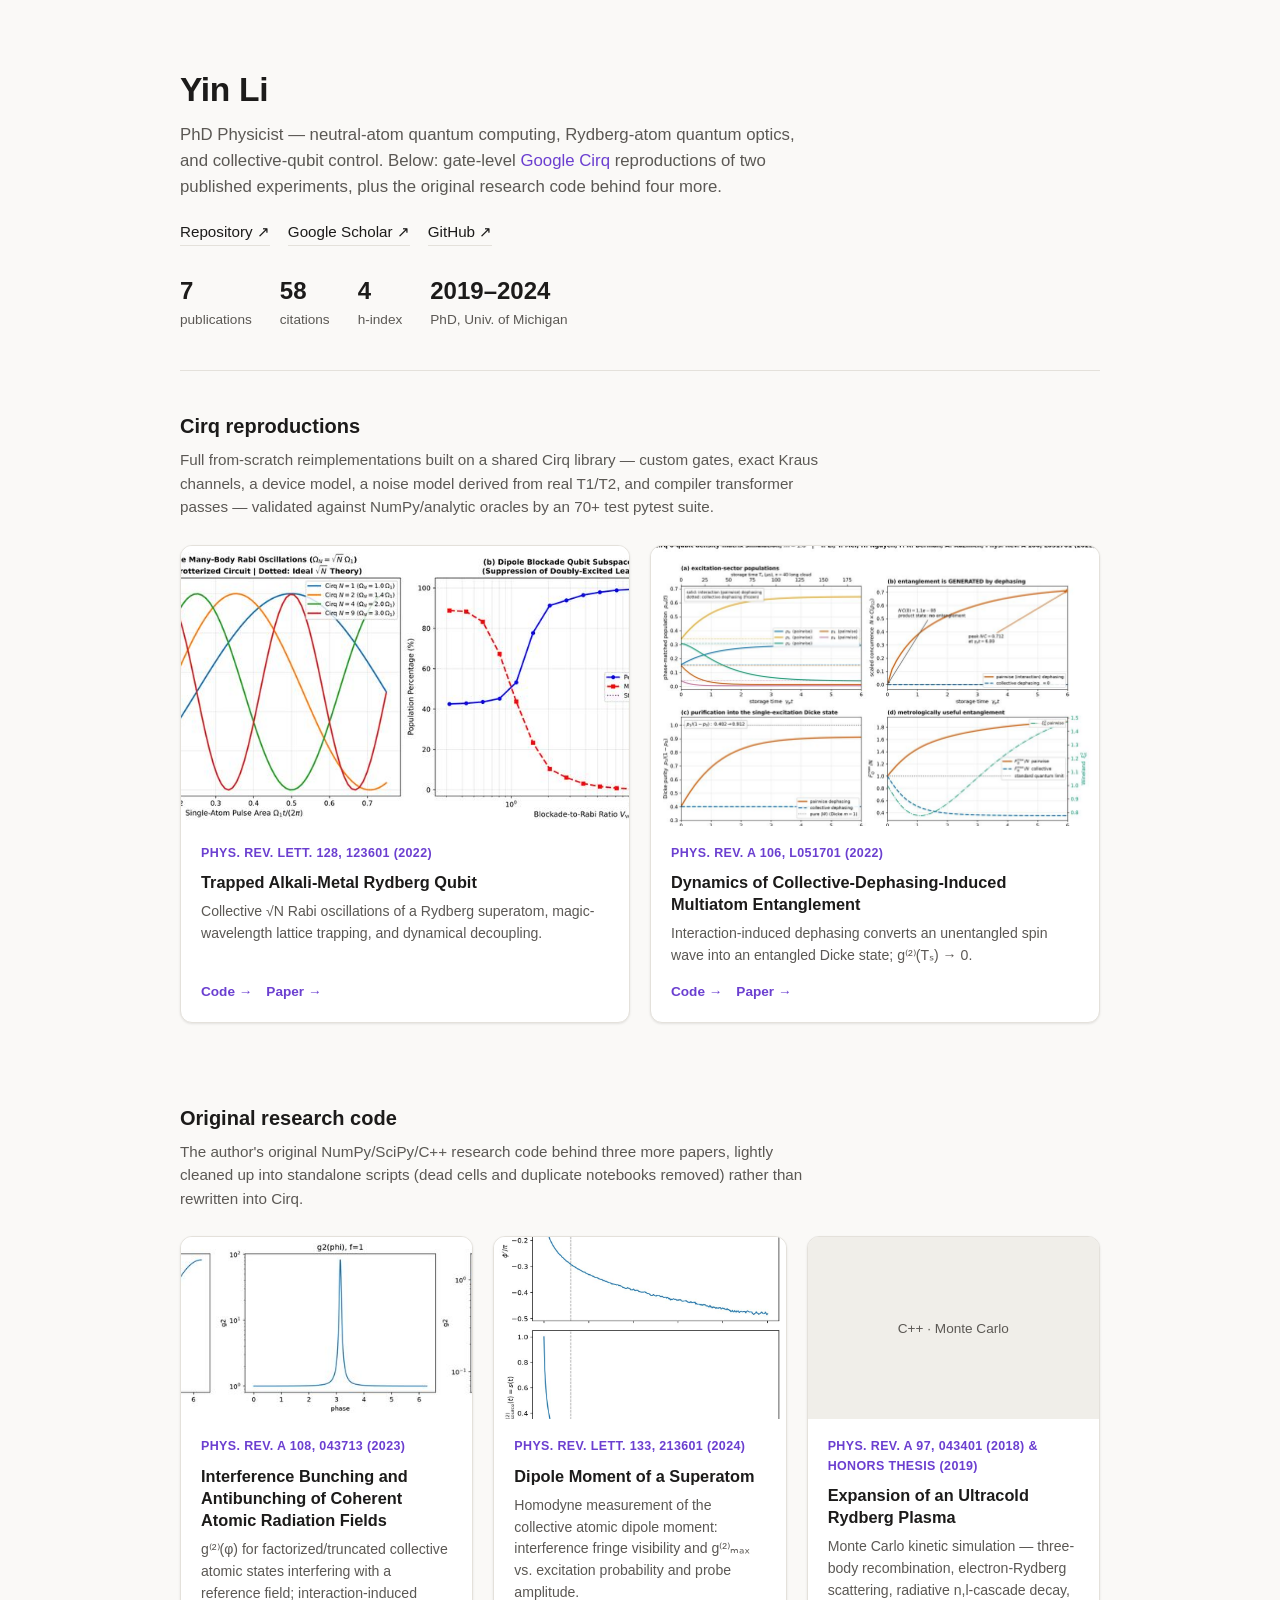
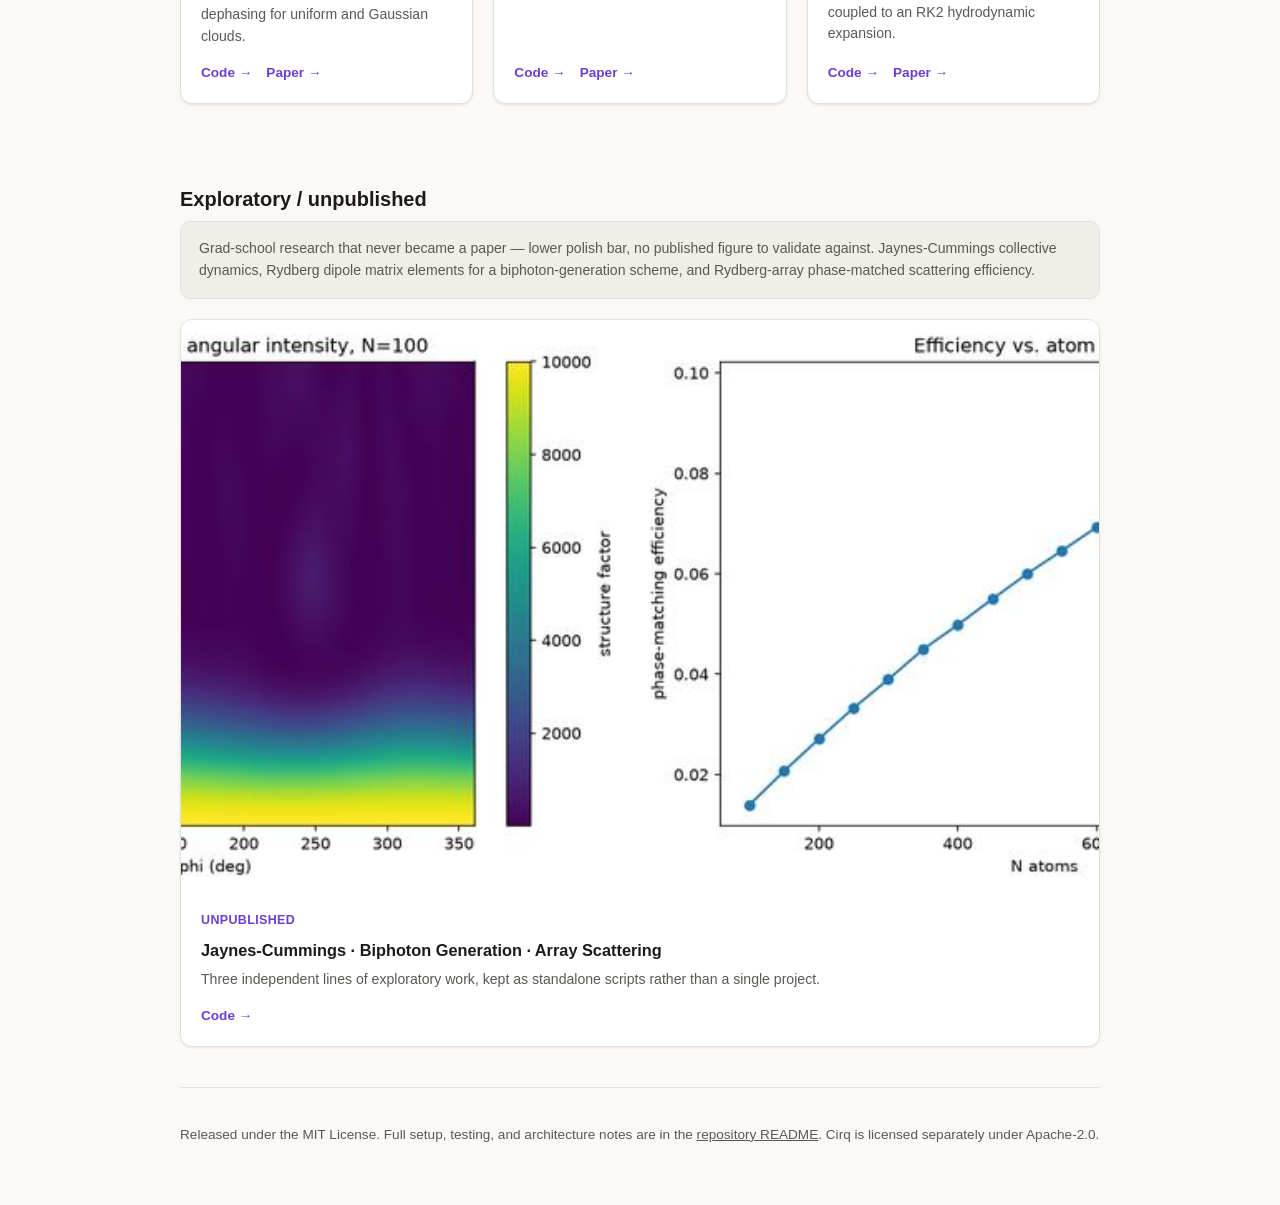
==== docs/index.html @ b7539e72 "Add docs/: GitHub Pages portfolio site Single-page site listing all six papers with links to their c" ====
<!doctype html>
<html lang="en">
<head>
<meta charset="utf-8">
<meta name="viewport" content="width=device-width, initial-scale=1">
<title>Yin Li — Rydberg Atoms in Cirq</title>
<meta name="description" content="Gate-level Cirq reproductions and original research code for six papers on trapped Rydberg atomic ensembles, quantum optics, and collective qubits.">
<style>
  :root{
    --bg:#faf9f7; --bg-alt:#f0eee9; --text:#1c1b1a; --text-dim:#5b5854;
    --accent:#8a4fff; --accent-dim:#6b3fd0; --card:#ffffff; --border:#e4e1db;
    --code:#efeae2; --shadow: 0 1px 3px rgba(0,0,0,.06), 0 1px 2px rgba(0,0,0,.04);
  }
  @media (prefers-color-scheme: dark){
    :root{
      --bg:#131215; --bg-alt:#1b1a1e; --text:#ece9e4; --text-dim:#a29d95;
      --accent:#b18cff; --accent-dim:#c8adff; --card:#1c1b1f; --border:#302e33;
      --code:#232227; --shadow: 0 1px 3px rgba(0,0,0,.5), 0 1px 2px rgba(0,0,0,.3);
    }
  }
  *{box-sizing:border-box;}
  body{
    margin:0; background:var(--bg); color:var(--text);
    font-family: -apple-system, "Segoe UI", Roboto, Helvetica, Arial, sans-serif;
    line-height:1.55;
  }
  a{color:var(--accent-dim); text-decoration:none;}
  a:hover{text-decoration:underline;}
  .wrap{max-width:960px; margin:0 auto; padding:0 20px;}

  header.hero{padding:64px 0 40px; border-bottom:1px solid var(--border);}
  header.hero h1{font-size:2.1rem; margin:0 0 6px; letter-spacing:-0.01em;}
  header.hero p.tagline{font-size:1.05rem; color:var(--text-dim); margin:0 0 20px; max-width:640px;}
  .links{display:flex; flex-wrap:wrap; gap:10px 18px; font-size:.95rem;}
  .links a{color:var(--text); border-bottom:1px solid var(--border); padding-bottom:1px;}
  .links a:hover{color:var(--accent-dim); border-color:var(--accent-dim); text-decoration:none;}
  .stat-row{display:flex; gap:28px; margin-top:26px; flex-wrap:wrap;}
  .stat{font-size:.85rem; color:var(--text-dim);}
  .stat b{display:block; font-size:1.5rem; color:var(--text); font-weight:600;}

  section{padding:40px 0;}
  section h2{font-size:1.25rem; margin:0 0 6px;}
  section p.lede{color:var(--text-dim); margin:0 0 26px; max-width:640px; font-size:.95rem;}

  .grid{display:grid; grid-template-columns:repeat(auto-fit, minmax(280px,1fr)); gap:20px;}
  .card{
    background:var(--card); border:1px solid var(--border); border-radius:12px;
    overflow:hidden; box-shadow:var(--shadow); display:flex; flex-direction:column;
  }
  .card .thumb{width:100%; aspect-ratio:16/10; object-fit:cover; background:var(--bg-alt); display:block;}
  .card .thumb.placeholder{display:flex; align-items:center; justify-content:center; color:var(--text-dim); font-size:.85rem;}
  .card .body{padding:18px 20px 20px; display:flex; flex-direction:column; gap:8px; flex:1;}
  .card .cite{font-size:.78rem; color:var(--accent-dim); font-weight:600; text-transform:uppercase; letter-spacing:.03em;}
  .card h3{font-size:1.02rem; margin:0; line-height:1.35;}
  .card p.desc{font-size:.88rem; color:var(--text-dim); margin:0; flex:1;}
  .card .actions{display:flex; gap:14px; margin-top:6px; font-size:.85rem; font-weight:600;}

  .misc-note{
    background:var(--bg-alt); border:1px solid var(--border); border-radius:10px;
    padding:16px 18px; font-size:.88rem; color:var(--text-dim); margin-bottom:20px;
  }

  footer{padding:36px 0 60px; border-top:1px solid var(--border); color:var(--text-dim); font-size:.85rem;}
  footer a{color:var(--text-dim); text-decoration:underline;}
</style>
</head>
<body>

<div class="wrap">
  <header class="hero">
    <h1>Yin Li</h1>
    <p class="tagline">PhD Physicist — neutral-atom quantum computing, Rydberg-atom quantum optics, and collective-qubit control.
      Below: gate-level <a href="https://quantumai.google/cirq" target="_blank" rel="noopener">Google Cirq</a> reproductions of two
      published experiments, plus the original research code behind four more.</p>
    <div class="links">
      <a href="https://github.com/yinlium/quantum" target="_blank" rel="noopener">Repository ↗</a>
      <a href="https://scholar.google.com/citations?user=H6cr3ZMAAAAJ&amp;hl=en" target="_blank" rel="noopener">Google Scholar ↗</a>
      <a href="https://github.com/yinlium" target="_blank" rel="noopener">GitHub ↗</a>
    </div>
    <div class="stat-row">
      <div class="stat"><b>7</b>publications</div>
      <div class="stat"><b>58</b>citations</div>
      <div class="stat"><b>4</b>h-index</div>
      <div class="stat"><b>2019–2024</b>PhD, Univ. of Michigan</div>
    </div>
  </header>

  <section id="cirq">
    <h2>Cirq reproductions</h2>
    <p class="lede">Full from-scratch reimplementations built on a shared Cirq library — custom gates, exact Kraus
      channels, a device model, a noise model derived from real T1/T2, and compiler transformer passes — validated
      against NumPy/analytic oracles by an 70+ test pytest suite.</p>
    <div class="grid">

      <div class="card">
        <img class="thumb" src="assets/manybody.jpg" alt="Collective Rabi oscillation figure">
        <div class="body">
          <span class="cite">Phys. Rev. Lett. 128, 123601 (2022)</span>
          <h3>Trapped Alkali-Metal Rydberg Qubit</h3>
          <p class="desc">Collective √N Rabi oscillations of a Rydberg superatom, magic-wavelength lattice trapping, and dynamical decoupling.</p>
          <div class="actions">
            <a href="https://github.com/yinlium/quantum/tree/main/manybody" target="_blank" rel="noopener">Code →</a>
            <a href="https://doi.org/10.1103/PhysRevLett.128.123601" target="_blank" rel="noopener">Paper →</a>
          </div>
        </div>
      </div>

      <div class="card">
        <img class="thumb" src="assets/entanglement.jpg" alt="Collective dephasing entanglement figure">
        <div class="body">
          <span class="cite">Phys. Rev. A 106, L051701 (2022)</span>
          <h3>Dynamics of Collective-Dephasing-Induced Multiatom Entanglement</h3>
          <p class="desc">Interaction-induced dephasing converts an unentangled spin wave into an entangled Dicke state; g⁽²⁾(Tₛ) → 0.</p>
          <div class="actions">
            <a href="https://github.com/yinlium/quantum/tree/main/entanglement" target="_blank" rel="noopener">Code →</a>
            <a href="https://doi.org/10.1103/PhysRevA.106.L051701" target="_blank" rel="noopener">Paper →</a>
          </div>
        </div>
      </div>

    </div>
  </section>

  <section id="original">
    <h2>Original research code</h2>
    <p class="lede">The author's original NumPy/SciPy/C++ research code behind three more papers, lightly cleaned up
      into standalone scripts (dead cells and duplicate notebooks removed) rather than rewritten into Cirq.</p>
    <div class="grid">

      <div class="card">
        <img class="thumb" src="assets/interference_bunching.jpg" alt="Interference bunching g2 figure">
        <div class="body">
          <span class="cite">Phys. Rev. A 108, 043713 (2023)</span>
          <h3>Interference Bunching and Antibunching of Coherent Atomic Radiation Fields</h3>
          <p class="desc">g⁽²⁾(φ) for factorized/truncated collective atomic states interfering with a reference field; interaction-induced dephasing for uniform and Gaussian clouds.</p>
          <div class="actions">
            <a href="https://github.com/yinlium/quantum/tree/main/interference_bunching" target="_blank" rel="noopener">Code →</a>
            <a href="https://doi.org/10.1103/PhysRevA.108.043713" target="_blank" rel="noopener">Paper →</a>
          </div>
        </div>
      </div>

      <div class="card">
        <img class="thumb" src="assets/superatom_dipole_moment.jpg" alt="Superatom dipole moment figure">
        <div class="body">
          <span class="cite">Phys. Rev. Lett. 133, 213601 (2024)</span>
          <h3>Dipole Moment of a Superatom</h3>
          <p class="desc">Homodyne measurement of the collective atomic dipole moment: interference fringe visibility and g⁽²⁾ₘₐₓ vs. excitation probability and probe amplitude.</p>
          <div class="actions">
            <a href="https://github.com/yinlium/quantum/tree/main/superatom_dipole_moment" target="_blank" rel="noopener">Code →</a>
            <a href="https://doi.org/10.1103/PhysRevLett.133.213601" target="_blank" rel="noopener">Paper →</a>
          </div>
        </div>
      </div>

      <div class="card">
        <div class="thumb placeholder">C++ · Monte Carlo</div>
        <div class="body">
          <span class="cite">Phys. Rev. A 97, 043401 (2018) &amp; Honors Thesis (2019)</span>
          <h3>Expansion of an Ultracold Rydberg Plasma</h3>
          <p class="desc">Monte Carlo kinetic simulation — three-body recombination, electron-Rydberg scattering, radiative n,l-cascade decay, coupled to an RK2 hydrodynamic expansion.</p>
          <div class="actions">
            <a href="https://github.com/yinlium/quantum/tree/main/plasma_expansion" target="_blank" rel="noopener">Code →</a>
            <a href="https://doi.org/10.1103/PhysRevA.97.043401" target="_blank" rel="noopener">Paper →</a>
          </div>
        </div>
      </div>

    </div>
  </section>

  <section id="misc">
    <h2>Exploratory / unpublished</h2>
    <div class="misc-note">Grad-school research that never became a paper — lower polish bar, no published figure to
      validate against. Jaynes-Cummings collective dynamics, Rydberg dipole matrix elements for a
      biphoton-generation scheme, and Rydberg-array phase-matched scattering efficiency.</div>
    <div class="grid">
      <div class="card">
        <img class="thumb" src="assets/misc.jpg" alt="Rydberg array phase-matched scattering figure">
        <div class="body">
          <span class="cite">Unpublished</span>
          <h3>Jaynes-Cummings · Biphoton Generation · Array Scattering</h3>
          <p class="desc">Three independent lines of exploratory work, kept as standalone scripts rather than a single project.</p>
          <div class="actions">
            <a href="https://github.com/yinlium/quantum/tree/main/misc" target="_blank" rel="noopener">Code →</a>
          </div>
        </div>
      </div>
    </div>
  </section>

  <footer>
    Released under the MIT License. Full setup, testing, and architecture notes are in the
    <a href="https://github.com/yinlium/quantum#readme" target="_blank" rel="noopener">repository README</a>.
    Cirq is licensed separately under Apache-2.0.
  </footer>
</div>

</body>
</html>
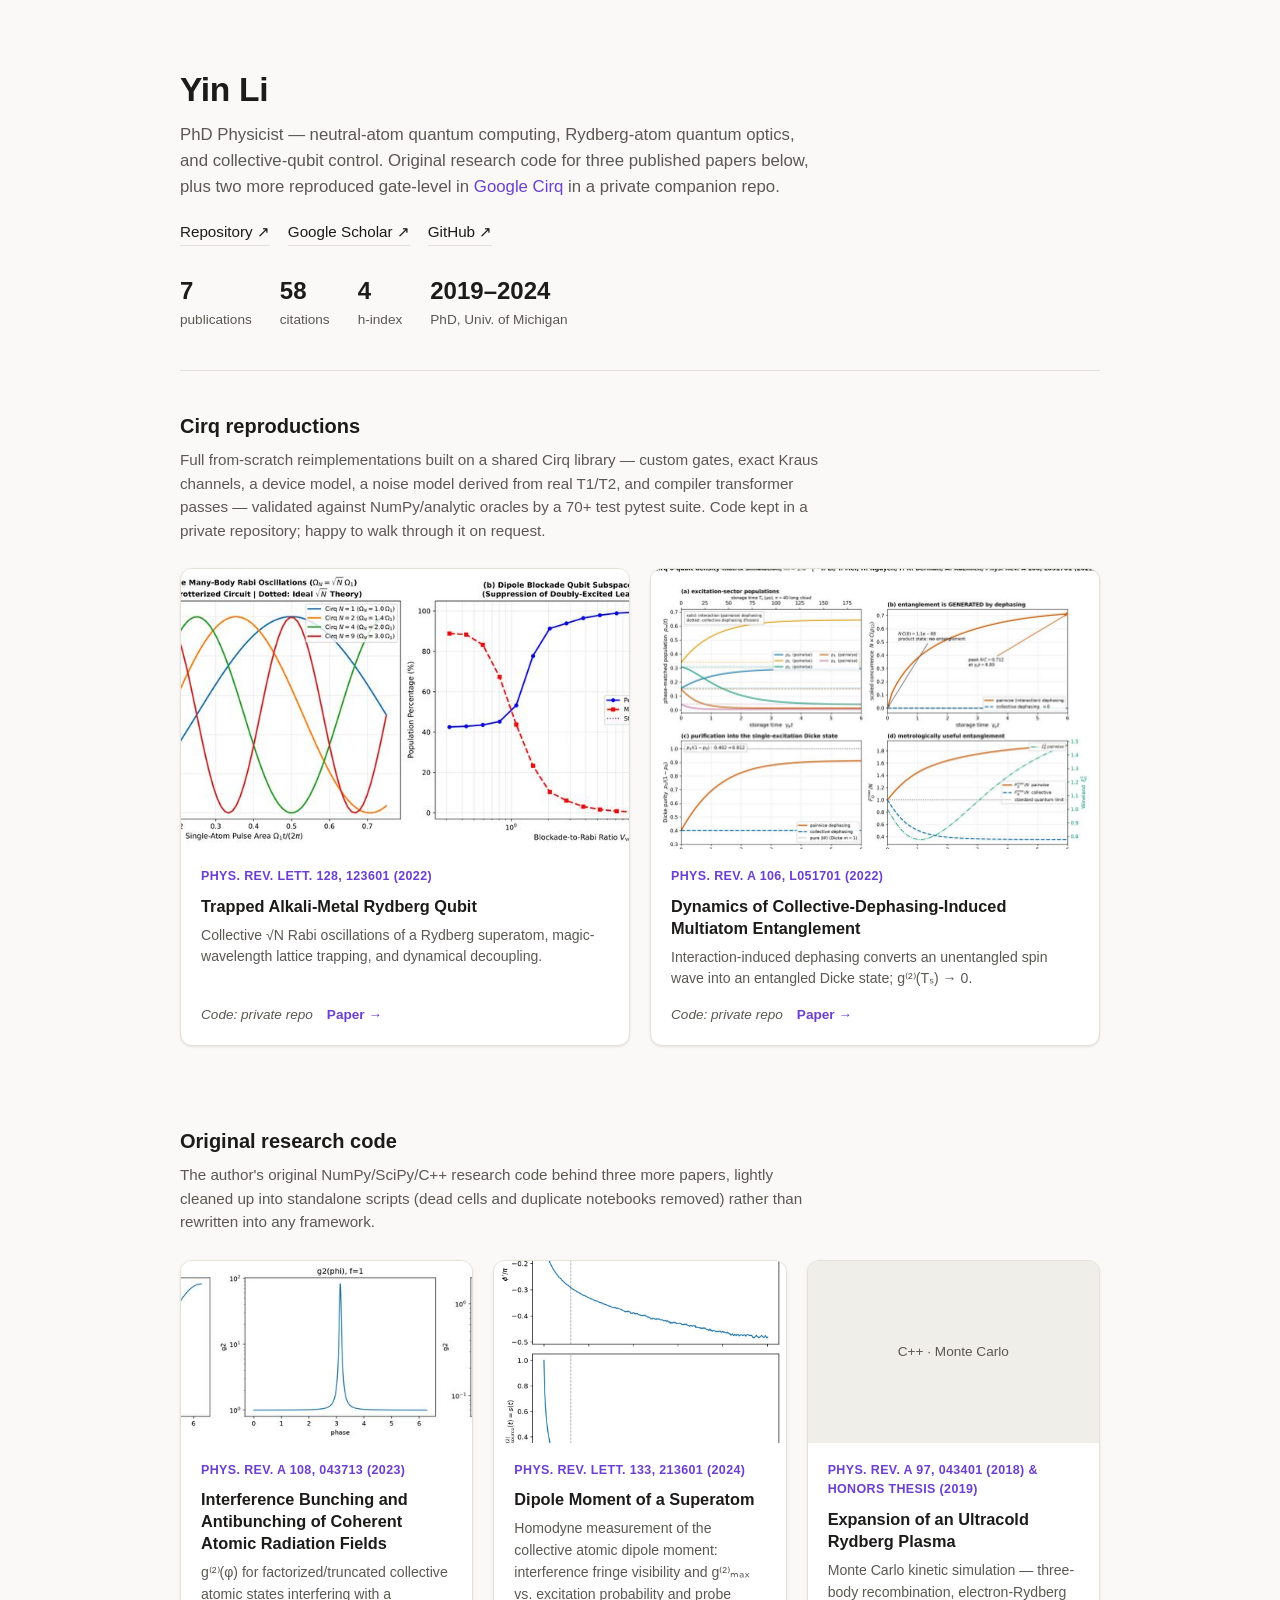
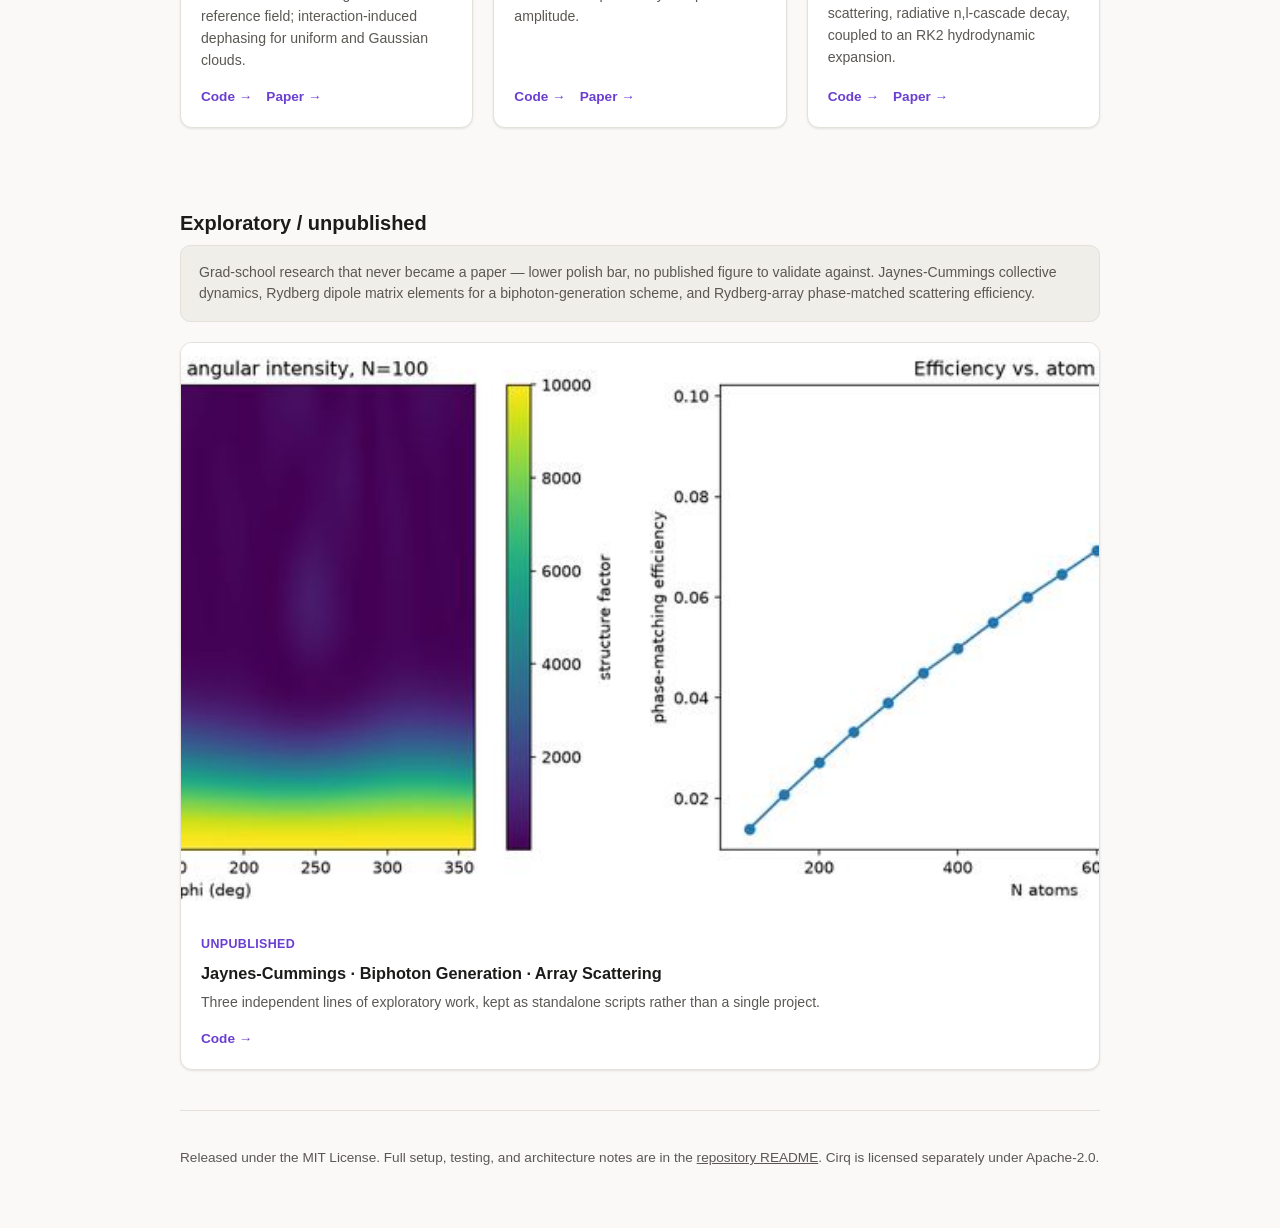
==== commit 35886260: "Split Cirq-specific code out to a private companion repo Move manybody/, entanglement/, rydberg_cirq" ====
--- a/docs/index.html
+++ b/docs/index.html
@@ -54,6 +54,7 @@
   .card h3{font-size:1.02rem; margin:0; line-height:1.35;}
   .card p.desc{font-size:.88rem; color:var(--text-dim); margin:0; flex:1;}
   .card .actions{display:flex; gap:14px; margin-top:6px; font-size:.85rem; font-weight:600;}
+  .private-note{color:var(--text-dim); font-weight:500; font-style:italic;}
 
   .misc-note{
     background:var(--bg-alt); border:1px solid var(--border); border-radius:10px;
@@ -70,8 +71,8 @@
   <header class="hero">
     <h1>Yin Li</h1>
     <p class="tagline">PhD Physicist — neutral-atom quantum computing, Rydberg-atom quantum optics, and collective-qubit control.
-      Below: gate-level <a href="https://quantumai.google/cirq" target="_blank" rel="noopener">Google Cirq</a> reproductions of two
-      published experiments, plus the original research code behind four more.</p>
+      Original research code for three published papers below, plus two more reproduced gate-level in
+      <a href="https://quantumai.google/cirq" target="_blank" rel="noopener">Google Cirq</a> in a private companion repo.</p>
     <div class="links">
       <a href="https://github.com/yinlium/quantum" target="_blank" rel="noopener">Repository ↗</a>
       <a href="https://scholar.google.com/citations?user=H6cr3ZMAAAAJ&amp;hl=en" target="_blank" rel="noopener">Google Scholar ↗</a>
@@ -89,7 +90,8 @@
     <h2>Cirq reproductions</h2>
     <p class="lede">Full from-scratch reimplementations built on a shared Cirq library — custom gates, exact Kraus
       channels, a device model, a noise model derived from real T1/T2, and compiler transformer passes — validated
-      against NumPy/analytic oracles by an 70+ test pytest suite.</p>
+      against NumPy/analytic oracles by a 70+ test pytest suite. Code kept in a private repository; happy to walk
+      through it on request.</p>
     <div class="grid">
 
       <div class="card">
@@ -99,7 +101,7 @@
           <h3>Trapped Alkali-Metal Rydberg Qubit</h3>
           <p class="desc">Collective √N Rabi oscillations of a Rydberg superatom, magic-wavelength lattice trapping, and dynamical decoupling.</p>
           <div class="actions">
-            <a href="https://github.com/yinlium/quantum/tree/main/manybody" target="_blank" rel="noopener">Code →</a>
+            <span class="private-note">Code: private repo</span>
             <a href="https://doi.org/10.1103/PhysRevLett.128.123601" target="_blank" rel="noopener">Paper →</a>
           </div>
         </div>
@@ -112,7 +114,7 @@
           <h3>Dynamics of Collective-Dephasing-Induced Multiatom Entanglement</h3>
           <p class="desc">Interaction-induced dephasing converts an unentangled spin wave into an entangled Dicke state; g⁽²⁾(Tₛ) → 0.</p>
           <div class="actions">
-            <a href="https://github.com/yinlium/quantum/tree/main/entanglement" target="_blank" rel="noopener">Code →</a>
+            <span class="private-note">Code: private repo</span>
             <a href="https://doi.org/10.1103/PhysRevA.106.L051701" target="_blank" rel="noopener">Paper →</a>
           </div>
         </div>
@@ -124,7 +126,7 @@
   <section id="original">
     <h2>Original research code</h2>
     <p class="lede">The author's original NumPy/SciPy/C++ research code behind three more papers, lightly cleaned up
-      into standalone scripts (dead cells and duplicate notebooks removed) rather than rewritten into Cirq.</p>
+      into standalone scripts (dead cells and duplicate notebooks removed) rather than rewritten into any framework.</p>
     <div class="grid">
 
       <div class="card">
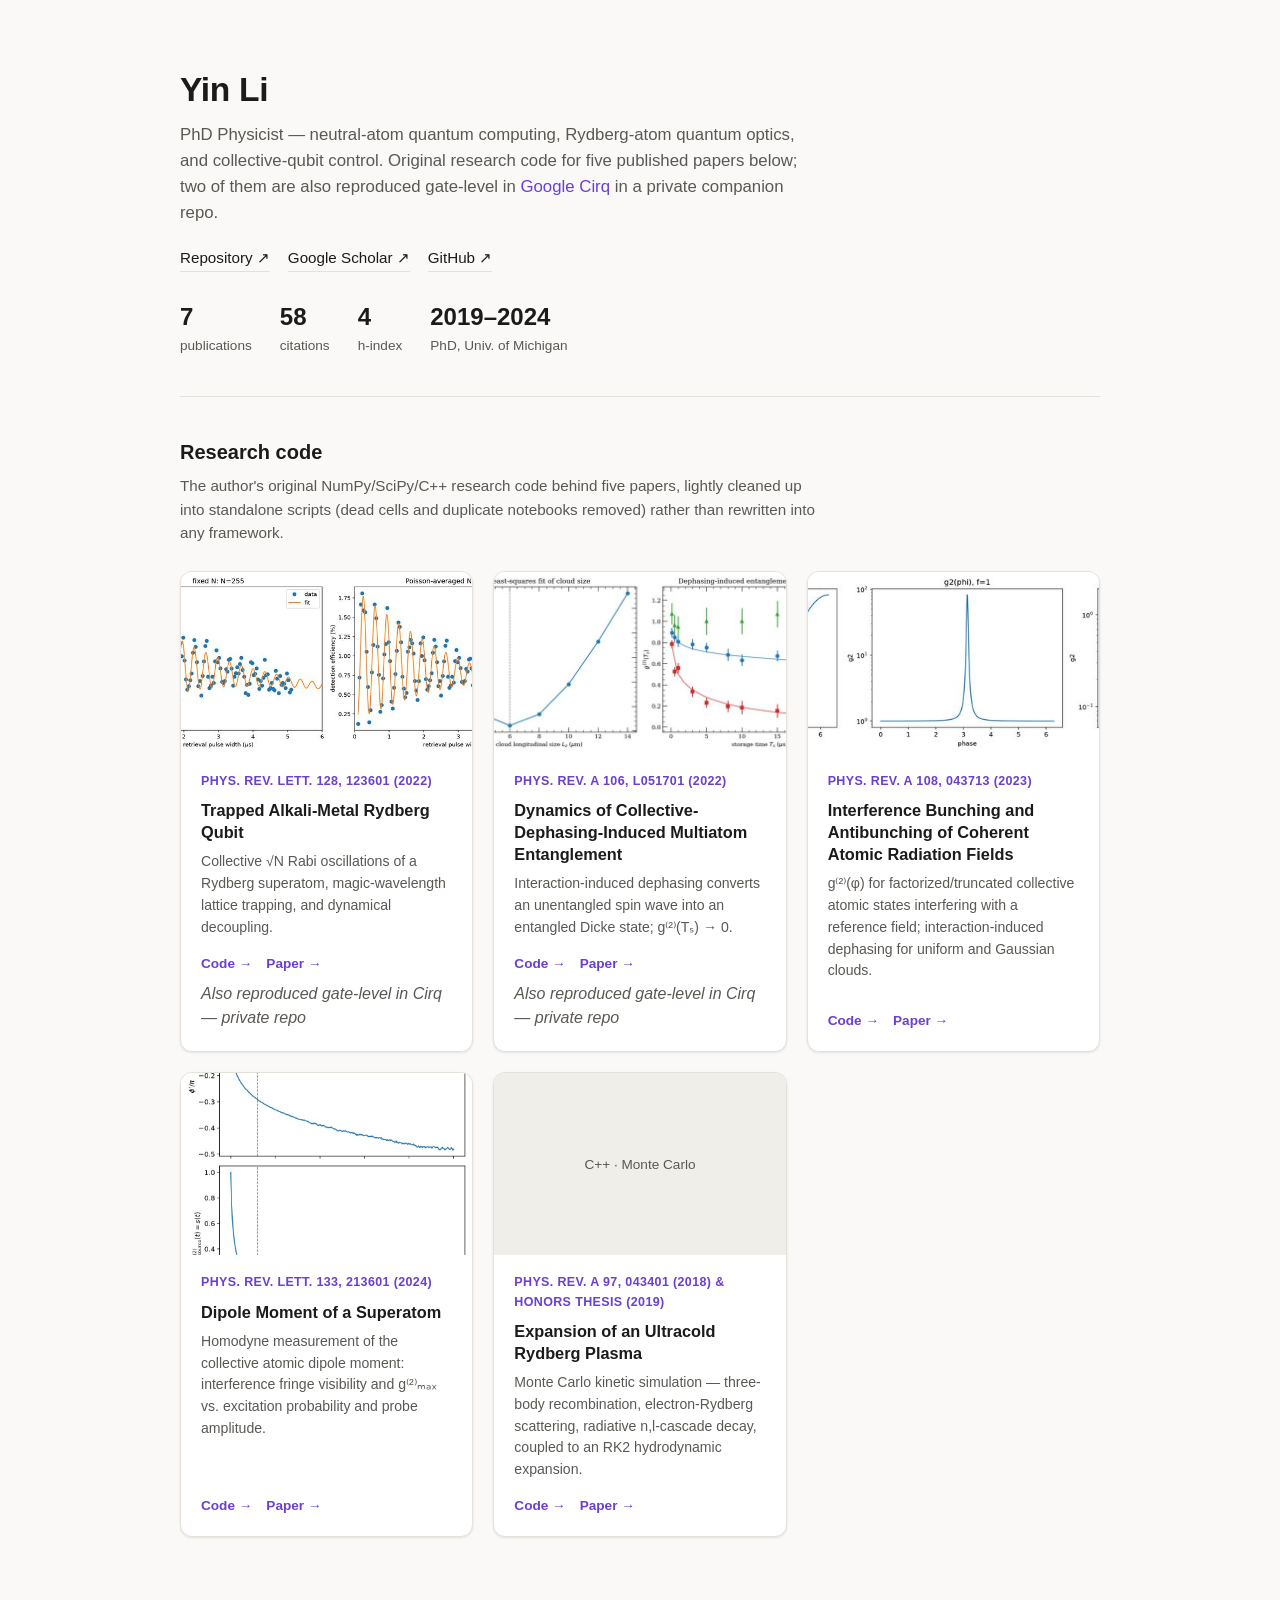
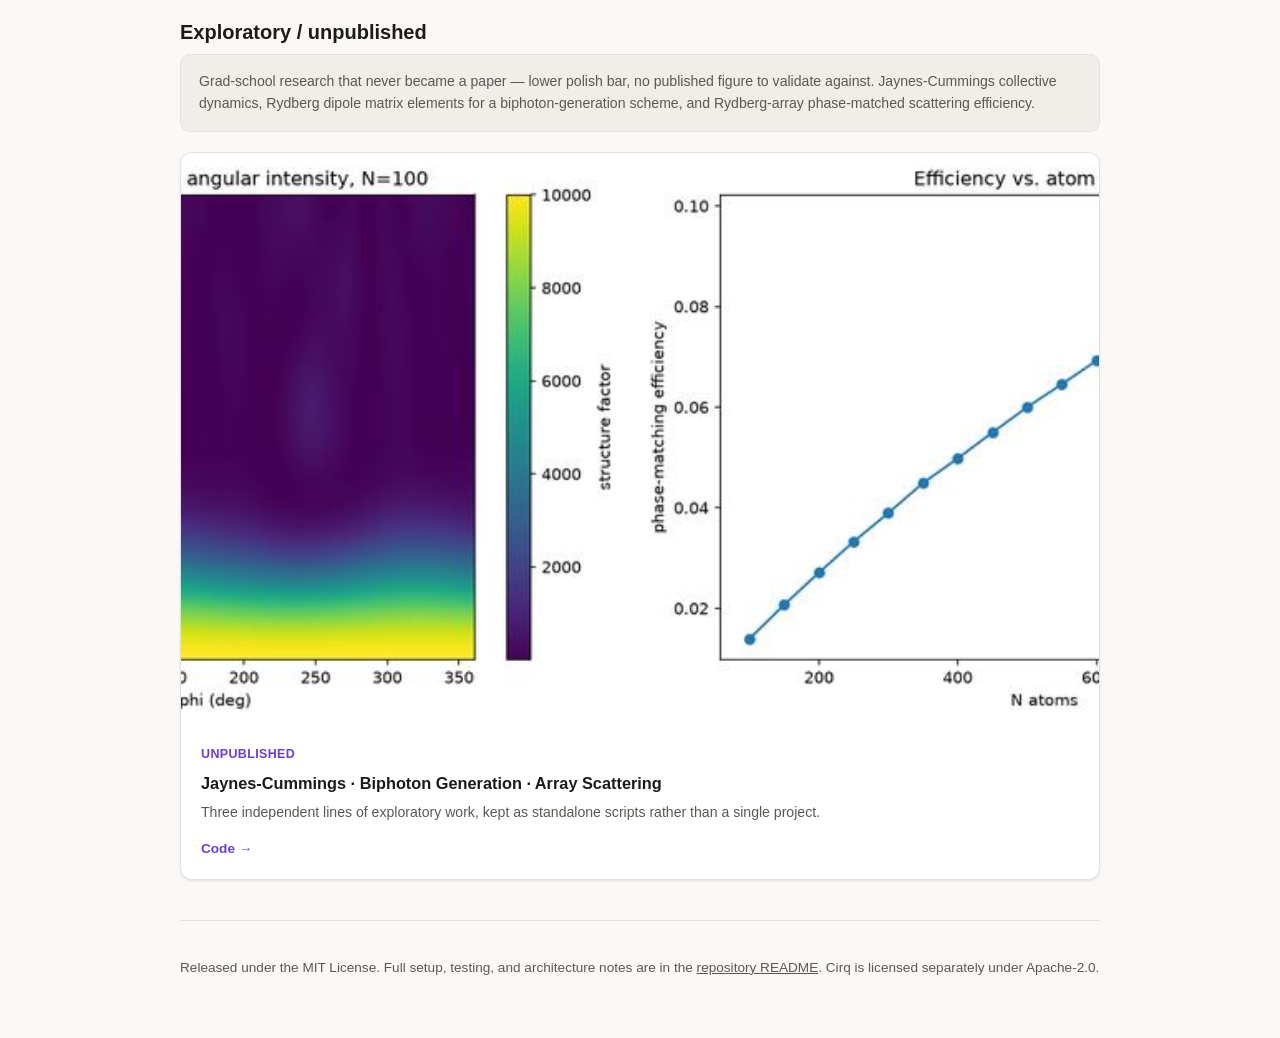
==== commit e4162d16: "Wire the two newly-added papers into README, run_all.py, and docs/ Add rydberg_qubit_rabi_oscillatio" ====
--- a/docs/index.html
+++ b/docs/index.html
@@ -3,8 +3,8 @@
 <head>
 <meta charset="utf-8">
 <meta name="viewport" content="width=device-width, initial-scale=1">
-<title>Yin Li — Rydberg Atoms in Cirq</title>
-<meta name="description" content="Gate-level Cirq reproductions and original research code for six papers on trapped Rydberg atomic ensembles, quantum optics, and collective qubits.">
+<title>Yin Li — Rydberg Atom Research Code</title>
+<meta name="description" content="Research code and Cirq reproductions for seven papers on trapped Rydberg atomic ensembles, quantum optics, and collective qubits.">
 <style>
   :root{
     --bg:#faf9f7; --bg-alt:#f0eee9; --text:#1c1b1a; --text-dim:#5b5854;
@@ -71,7 +71,7 @@
   <header class="hero">
     <h1>Yin Li</h1>
     <p class="tagline">PhD Physicist — neutral-atom quantum computing, Rydberg-atom quantum optics, and collective-qubit control.
-      Original research code for three published papers below, plus two more reproduced gate-level in
+      Original research code for five published papers below; two of them are also reproduced gate-level in
       <a href="https://quantumai.google/cirq" target="_blank" rel="noopener">Google Cirq</a> in a private companion repo.</p>
     <div class="links">
       <a href="https://github.com/yinlium/quantum" target="_blank" rel="noopener">Repository ↗</a>
@@ -86,48 +86,39 @@
     </div>
   </header>
 
-  <section id="cirq">
-    <h2>Cirq reproductions</h2>
-    <p class="lede">Full from-scratch reimplementations built on a shared Cirq library — custom gates, exact Kraus
-      channels, a device model, a noise model derived from real T1/T2, and compiler transformer passes — validated
-      against NumPy/analytic oracles by a 70+ test pytest suite. Code kept in a private repository; happy to walk
-      through it on request.</p>
+  <section id="original">
+    <h2>Research code</h2>
+    <p class="lede">The author's original NumPy/SciPy/C++ research code behind five papers, lightly cleaned up into
+      standalone scripts (dead cells and duplicate notebooks removed) rather than rewritten into any framework.</p>
     <div class="grid">
 
       <div class="card">
-        <img class="thumb" src="assets/manybody.jpg" alt="Collective Rabi oscillation figure">
+        <img class="thumb" src="assets/rydberg_qubit_rabi_oscillation.jpg" alt="Collective Rabi oscillation figure">
         <div class="body">
           <span class="cite">Phys. Rev. Lett. 128, 123601 (2022)</span>
           <h3>Trapped Alkali-Metal Rydberg Qubit</h3>
           <p class="desc">Collective √N Rabi oscillations of a Rydberg superatom, magic-wavelength lattice trapping, and dynamical decoupling.</p>
           <div class="actions">
-            <span class="private-note">Code: private repo</span>
+            <a href="https://github.com/yinlium/quantum/tree/main/rydberg_qubit_rabi_oscillation" target="_blank" rel="noopener">Code →</a>
             <a href="https://doi.org/10.1103/PhysRevLett.128.123601" target="_blank" rel="noopener">Paper →</a>
           </div>
+          <span class="private-note">Also reproduced gate-level in Cirq — private repo</span>
         </div>
       </div>
 
       <div class="card">
-        <img class="thumb" src="assets/entanglement.jpg" alt="Collective dephasing entanglement figure">
+        <img class="thumb" src="assets/collective_dephasing_entanglement.jpg" alt="Collective dephasing entanglement figure">
         <div class="body">
           <span class="cite">Phys. Rev. A 106, L051701 (2022)</span>
           <h3>Dynamics of Collective-Dephasing-Induced Multiatom Entanglement</h3>
           <p class="desc">Interaction-induced dephasing converts an unentangled spin wave into an entangled Dicke state; g⁽²⁾(Tₛ) → 0.</p>
           <div class="actions">
-            <span class="private-note">Code: private repo</span>
+            <a href="https://github.com/yinlium/quantum/tree/main/collective_dephasing_entanglement" target="_blank" rel="noopener">Code →</a>
             <a href="https://doi.org/10.1103/PhysRevA.106.L051701" target="_blank" rel="noopener">Paper →</a>
           </div>
+          <span class="private-note">Also reproduced gate-level in Cirq — private repo</span>
         </div>
       </div>
-
-    </div>
-  </section>
-
-  <section id="original">
-    <h2>Original research code</h2>
-    <p class="lede">The author's original NumPy/SciPy/C++ research code behind three more papers, lightly cleaned up
-      into standalone scripts (dead cells and duplicate notebooks removed) rather than rewritten into any framework.</p>
-    <div class="grid">
 
       <div class="card">
         <img class="thumb" src="assets/interference_bunching.jpg" alt="Interference bunching g2 figure">
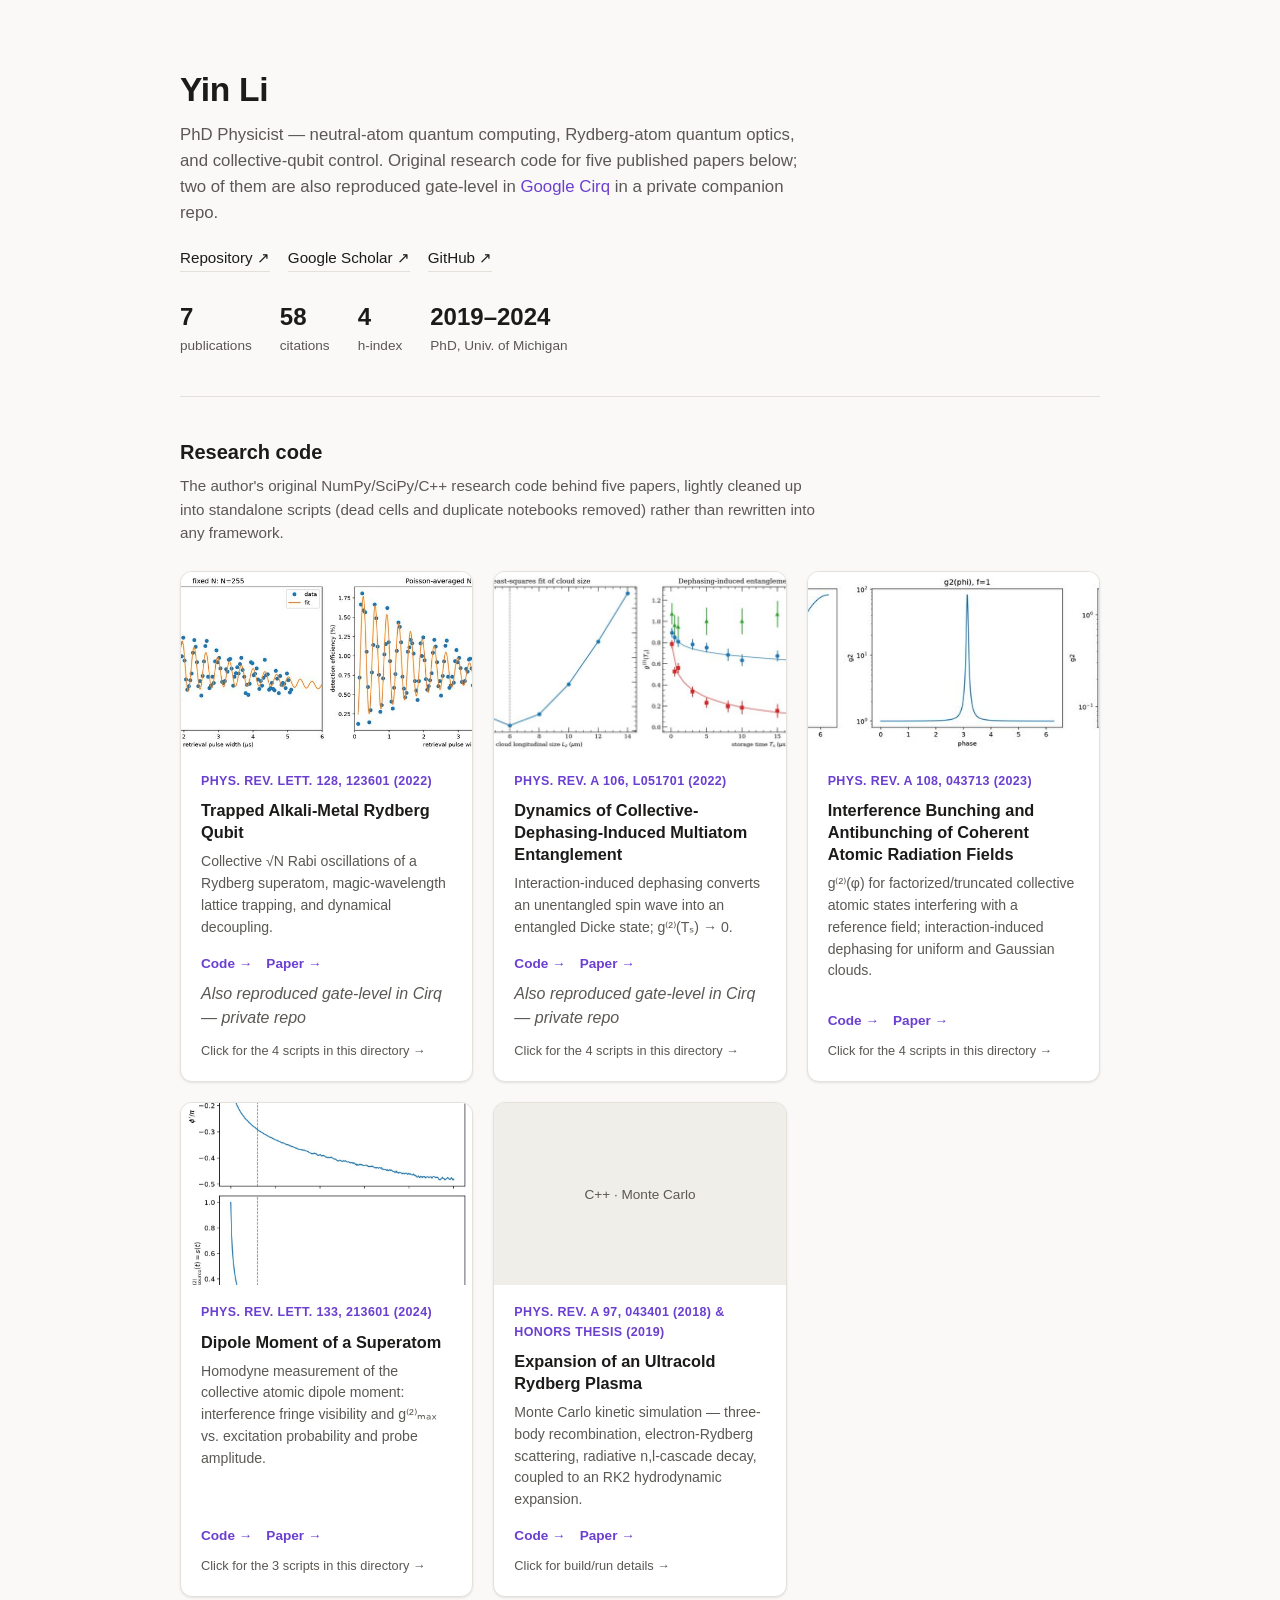
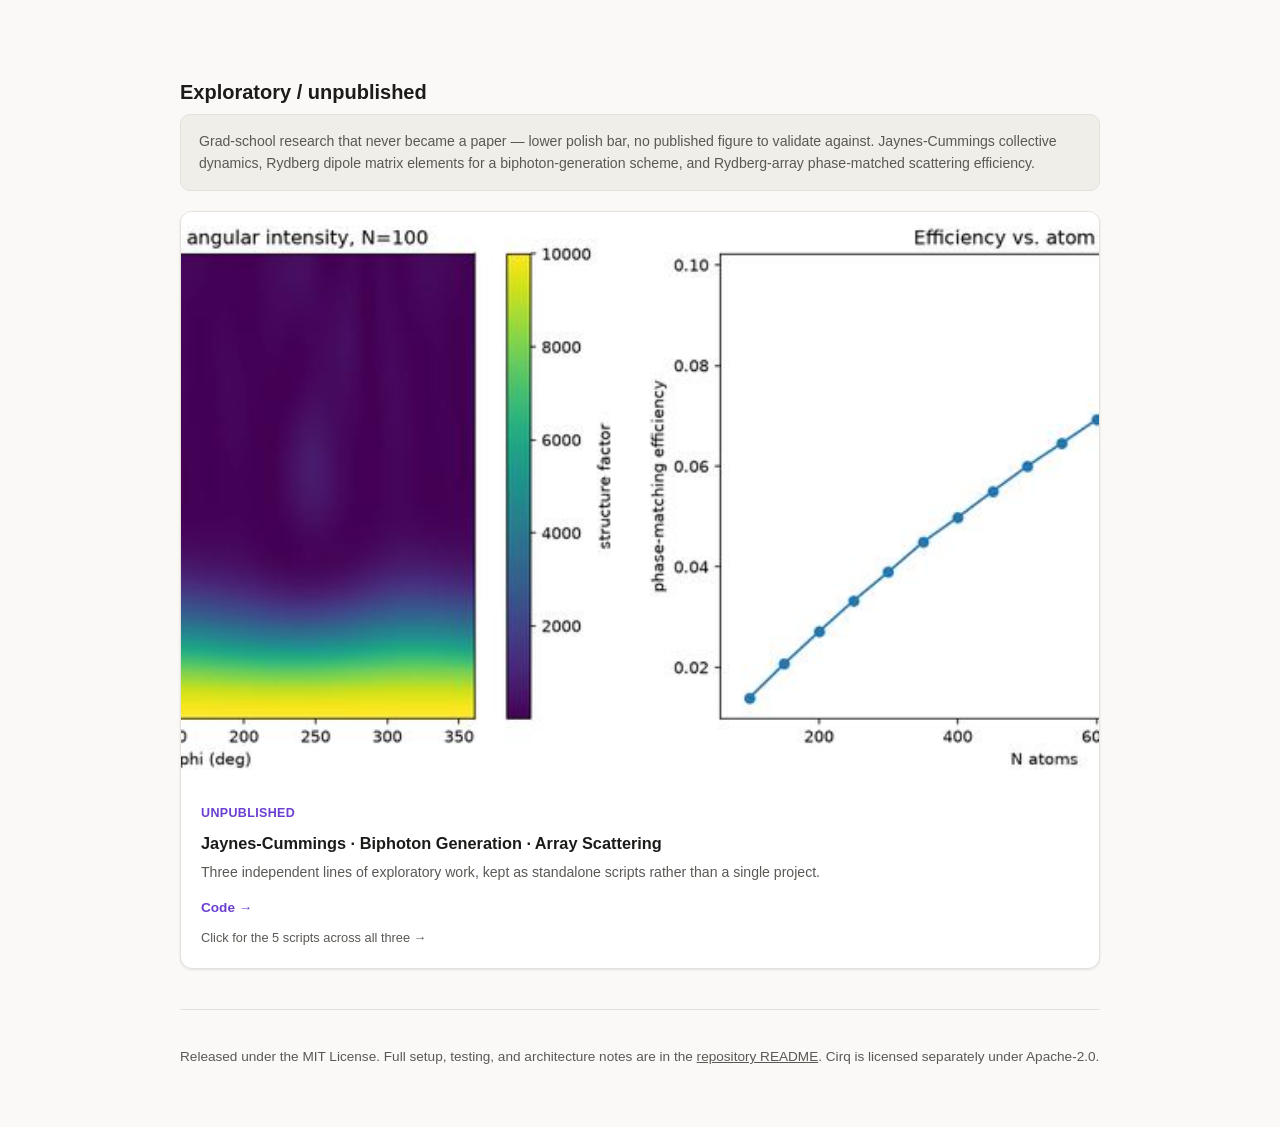
==== commit 76811bbd: "Make each portfolio card clickable, opening a details modal Click (or Enter/Space when focused) any " ====
--- a/docs/index.html
+++ b/docs/index.html
@@ -46,7 +46,10 @@
   .card{
     background:var(--card); border:1px solid var(--border); border-radius:12px;
     overflow:hidden; box-shadow:var(--shadow); display:flex; flex-direction:column;
-  }
+    cursor:pointer; transition:transform .15s ease, box-shadow .15s ease;
+  }
+  .card:hover{transform:translateY(-2px); box-shadow:0 4px 14px rgba(0,0,0,.1);}
+  .card:focus-visible{outline:2px solid var(--accent); outline-offset:2px;}
   .card .thumb{width:100%; aspect-ratio:16/10; object-fit:cover; background:var(--bg-alt); display:block;}
   .card .thumb.placeholder{display:flex; align-items:center; justify-content:center; color:var(--text-dim); font-size:.85rem;}
   .card .body{padding:18px 20px 20px; display:flex; flex-direction:column; gap:8px; flex:1;}
@@ -54,6 +57,8 @@
   .card h3{font-size:1.02rem; margin:0; line-height:1.35;}
   .card p.desc{font-size:.88rem; color:var(--text-dim); margin:0; flex:1;}
   .card .actions{display:flex; gap:14px; margin-top:6px; font-size:.85rem; font-weight:600;}
+  .card .actions a{position:relative; z-index:1;}
+  .card .more{font-size:.8rem; color:var(--text-dim); margin-top:2px;}
   .private-note{color:var(--text-dim); font-weight:500; font-style:italic;}
 
   .misc-note{
@@ -63,6 +68,37 @@
 
   footer{padding:36px 0 60px; border-top:1px solid var(--border); color:var(--text-dim); font-size:.85rem;}
   footer a{color:var(--text-dim); text-decoration:underline;}
+
+  .modal-backdrop{
+    display:none; position:fixed; inset:0; background:rgba(0,0,0,.5);
+    align-items:flex-start; justify-content:center; padding:40px 20px; z-index:100; overflow-y:auto;
+  }
+  .modal-backdrop.open{display:flex;}
+  .modal{
+    background:var(--card); border-radius:14px; max-width:640px; width:100%;
+    box-shadow:0 20px 60px rgba(0,0,0,.35); position:relative; overflow:hidden;
+  }
+  .modal img.thumb{width:100%; aspect-ratio:16/10; object-fit:cover; display:block; background:var(--bg-alt);}
+  .modal .thumb.placeholder{aspect-ratio:16/10; display:flex; align-items:center; justify-content:center; color:var(--text-dim); background:var(--bg-alt);}
+  .modal-body{padding:24px 28px 28px;}
+  .modal-body .cite{font-size:.78rem; color:var(--accent-dim); font-weight:600; text-transform:uppercase; letter-spacing:.03em;}
+  .modal-body h2{font-size:1.3rem; margin:6px 0 10px;}
+  .modal-body p.desc{color:var(--text-dim); font-size:.95rem; margin:0 0 14px;}
+  .modal-body h4{font-size:.8rem; text-transform:uppercase; letter-spacing:.04em; color:var(--text-dim); margin:18px 0 8px;}
+  .modal-scripts{list-style:none; margin:0; padding:0; display:flex; flex-direction:column; gap:8px;}
+  .modal-scripts li{font-size:.88rem; line-height:1.45;}
+  .modal-scripts code{
+    background:var(--code); padding:1px 6px; border-radius:5px; font-size:.82rem;
+    font-family: ui-monospace, SFMono-Regular, Menlo, Consolas, monospace; color:var(--text);
+    overflow-wrap:anywhere;
+  }
+  .modal-actions{display:flex; gap:18px; margin-top:20px; font-size:.9rem; font-weight:600;}
+  .modal-close{
+    position:absolute; top:14px; right:14px; width:32px; height:32px; border-radius:50%;
+    border:none; background:var(--bg-alt); color:var(--text); font-size:1.2rem; line-height:1;
+    cursor:pointer; display:flex; align-items:center; justify-content:center; z-index:2;
+  }
+  .modal-close:hover{background:var(--border);}
 </style>
 </head>
 <body>
@@ -92,7 +128,7 @@
       standalone scripts (dead cells and duplicate notebooks removed) rather than rewritten into any framework.</p>
     <div class="grid">
 
-      <div class="card">
+      <div class="card" data-project="rydberg_qubit_rabi_oscillation" tabindex="0" role="button" aria-haspopup="dialog">
         <img class="thumb" src="assets/rydberg_qubit_rabi_oscillation.jpg" alt="Collective Rabi oscillation figure">
         <div class="body">
           <span class="cite">Phys. Rev. Lett. 128, 123601 (2022)</span>
@@ -103,10 +139,11 @@
             <a href="https://doi.org/10.1103/PhysRevLett.128.123601" target="_blank" rel="noopener">Paper →</a>
           </div>
           <span class="private-note">Also reproduced gate-level in Cirq — private repo</span>
-        </div>
-      </div>
-
-      <div class="card">
+          <span class="more">Click for the 4 scripts in this directory →</span>
+        </div>
+      </div>
+
+      <div class="card" data-project="collective_dephasing_entanglement" tabindex="0" role="button" aria-haspopup="dialog">
         <img class="thumb" src="assets/collective_dephasing_entanglement.jpg" alt="Collective dephasing entanglement figure">
         <div class="body">
           <span class="cite">Phys. Rev. A 106, L051701 (2022)</span>
@@ -117,10 +154,11 @@
             <a href="https://doi.org/10.1103/PhysRevA.106.L051701" target="_blank" rel="noopener">Paper →</a>
           </div>
           <span class="private-note">Also reproduced gate-level in Cirq — private repo</span>
-        </div>
-      </div>
-
-      <div class="card">
+          <span class="more">Click for the 4 scripts in this directory →</span>
+        </div>
+      </div>
+
+      <div class="card" data-project="interference_bunching" tabindex="0" role="button" aria-haspopup="dialog">
         <img class="thumb" src="assets/interference_bunching.jpg" alt="Interference bunching g2 figure">
         <div class="body">
           <span class="cite">Phys. Rev. A 108, 043713 (2023)</span>
@@ -130,10 +168,11 @@
             <a href="https://github.com/yinlium/quantum/tree/main/interference_bunching" target="_blank" rel="noopener">Code →</a>
             <a href="https://doi.org/10.1103/PhysRevA.108.043713" target="_blank" rel="noopener">Paper →</a>
           </div>
-        </div>
-      </div>
-
-      <div class="card">
+          <span class="more">Click for the 4 scripts in this directory →</span>
+        </div>
+      </div>
+
+      <div class="card" data-project="superatom_dipole_moment" tabindex="0" role="button" aria-haspopup="dialog">
         <img class="thumb" src="assets/superatom_dipole_moment.jpg" alt="Superatom dipole moment figure">
         <div class="body">
           <span class="cite">Phys. Rev. Lett. 133, 213601 (2024)</span>
@@ -143,10 +182,11 @@
             <a href="https://github.com/yinlium/quantum/tree/main/superatom_dipole_moment" target="_blank" rel="noopener">Code →</a>
             <a href="https://doi.org/10.1103/PhysRevLett.133.213601" target="_blank" rel="noopener">Paper →</a>
           </div>
-        </div>
-      </div>
-
-      <div class="card">
+          <span class="more">Click for the 3 scripts in this directory →</span>
+        </div>
+      </div>
+
+      <div class="card" data-project="plasma_expansion" tabindex="0" role="button" aria-haspopup="dialog">
         <div class="thumb placeholder">C++ · Monte Carlo</div>
         <div class="body">
           <span class="cite">Phys. Rev. A 97, 043401 (2018) &amp; Honors Thesis (2019)</span>
@@ -156,6 +196,7 @@
             <a href="https://github.com/yinlium/quantum/tree/main/plasma_expansion" target="_blank" rel="noopener">Code →</a>
             <a href="https://doi.org/10.1103/PhysRevA.97.043401" target="_blank" rel="noopener">Paper →</a>
           </div>
+          <span class="more">Click for build/run details →</span>
         </div>
       </div>
 
@@ -168,7 +209,7 @@
       validate against. Jaynes-Cummings collective dynamics, Rydberg dipole matrix elements for a
       biphoton-generation scheme, and Rydberg-array phase-matched scattering efficiency.</div>
     <div class="grid">
-      <div class="card">
+      <div class="card" data-project="misc" tabindex="0" role="button" aria-haspopup="dialog">
         <img class="thumb" src="assets/misc.jpg" alt="Rydberg array phase-matched scattering figure">
         <div class="body">
           <span class="cite">Unpublished</span>
@@ -177,6 +218,7 @@
           <div class="actions">
             <a href="https://github.com/yinlium/quantum/tree/main/misc" target="_blank" rel="noopener">Code →</a>
           </div>
+          <span class="more">Click for the 5 scripts across all three →</span>
         </div>
       </div>
     </div>
@@ -189,5 +231,136 @@
   </footer>
 </div>
 
+<div class="modal-backdrop" id="modalBackdrop">
+  <div class="modal" role="dialog" aria-modal="true" aria-labelledby="modalTitle">
+    <button class="modal-close" id="modalClose" aria-label="Close">&times;</button>
+    <div id="modalMedia"></div>
+    <div class="modal-body" id="modalBody"></div>
+  </div>
+</div>
+
+<script>
+  // Per-directory script breakdown, one entry per card (keyed by data-project).
+  // Kept separate from the card markup above so the card stays the short pitch
+  // and the modal is where the actual file-by-file detail lives.
+  const PROJECT_DETAILS = {
+    rydberg_qubit_rabi_oscillation: {
+      note: "Same physics also reproduced gate-level in Cirq, in a private companion repo.",
+      scripts: [
+        ["rabi_fitting.py", "Collective √N Rabi decay fit to real retrieval-efficiency data"],
+        ["effect_of_n.py", "Monte Carlo: atom-number fluctuations reduce Rabi-oscillation visibility"],
+        ["mc_resonance_locating.py", "Monte Carlo model of locating a laser resonance via photon counting"],
+        ["dephasing_g2_box.py", "van der Waals interaction dephasing of g²(0) vs. storage time, box-shaped cloud"],
+      ],
+    },
+    collective_dephasing_entanglement: {
+      note: "Same physics also reproduced gate-level in Cirq, in a private companion repo.",
+      scripts: [
+        ["g2_storage_time_fit.py", "van der Waals dephasing Monte Carlo fit to real g²(Tₛ) data; cloud-size extraction"],
+        ["dephasing_dynamics_and_truncation.py", "Fock-truncation convergence and full g²(Tₛ) dynamics vs. n"],
+        ["calibration_fits.py", "Rabi-flopping, excitation-spectrum, and EIT calibration fits"],
+        ["entanglement_witness_p1_p2.py", "Monte Carlo P1–P2 entanglement-witness boundary vs. measured coincidences"],
+      ],
+    },
+    interference_bunching: {
+      scripts: [
+        ["factorized_state_g2.py", "Factorized-state I(φ)/g²(φ); the log-scale g² super-bunching spike"],
+        ["truncated_state_fit.py", "Truncated-state g² theory fit to real phase-scan data via curve_fit"],
+        ["dephasing_g2.py", "Interaction-induced dephasing, Monte Carlo atom-position averaging (uniform/Gaussian)"],
+        ["truncated_state_theory.py", "Truncated-state ξ/φ' theory and shot-to-shot fluctuation averaging"],
+      ],
+    },
+    superatom_dipole_moment: {
+      scripts: [
+        ["interaction_phase_and_g2_dynamics.py", "Monte Carlo dephasing simulation of the interaction-induced phase φ' and g²(t)"],
+        ["g2_truncated_fock_estimator.py", "Truncated-Fock-state g² estimator sensitivity vs. mean excitation number"],
+        ["fringe_visibility_vs_pulse_width_and_probe.py", "Interference fringe visibility fit to real phase-scan photon-count data"],
+      ],
+    },
+    plasma_expansion: {
+      note: "C++, not Python — not part of the run_all.py catalogue. Build with `make` inside the directory; reads its physical parameters from named constants at the top of the source (no CLI args, inherited from the original code) and two input data files (energiesH.dat, radratesH.dat) checked into data/.",
+      scripts: [
+        ["plasma_expansion.cpp", "Monte Carlo kinetic simulation: three-body recombination (Mueller–Wolf), electron–Rydberg scattering (Mansbach–Keck), l-mixing, radiative n,l-cascade decay, RK2 hydrodynamic expansion"],
+      ],
+    },
+    misc: {
+      scripts: [
+        ["jaynes_cummings/jc_theory.py", "Theory-only Λ-system master-equation model of collective Rabi dynamics"],
+        ["jaynes_cummings/jc_data_fit.py", "Same model, Poisson-averaged over N and fit to real fluorescence data"],
+        ["biphoton/rydberg_dipole_matrix_elements.py", "Kaulakys semiclassical Rydberg dipole matrix elements for a biphoton-generation scheme"],
+        ["rydberg_array_scattering/phase_matching_efficiency.py", "Structure-factor + Debye-Waller phase-matched forward-scattering efficiency"],
+        ["rydberg_array_scattering/dipole_matrix_elements_arc.py", "Rb87 5P3/2→nS1/2 reduced dipole matrix elements via ARC"],
+      ],
+    },
+  };
+
+  const backdrop = document.getElementById("modalBackdrop");
+  const modalMedia = document.getElementById("modalMedia");
+  const modalBody = document.getElementById("modalBody");
+
+  function openModal(card) {
+    const key = card.dataset.project;
+    const detail = PROJECT_DETAILS[key];
+    if (!detail) return;
+
+    const media = card.querySelector(".thumb");
+    modalMedia.innerHTML = media.tagName === "IMG"
+      ? `<img class="thumb" src="${media.getAttribute("src")}" alt="${media.getAttribute("alt") || ""}">`
+      : `<div class="thumb placeholder">${media.textContent}</div>`;
+
+    const cite = card.querySelector(".cite").textContent;
+    const title = card.querySelector("h3").textContent;
+    const desc = card.querySelector(".desc").textContent;
+    const codeLink = card.querySelector('.actions a:first-child');
+    const paperLink = card.querySelector('.actions a[href*="doi.org"]');
+
+    const scriptsHtml = (detail.scripts || []).map(
+      ([name, d]) => `<li><code>${name}</code> — ${d}</li>`
+    ).join("");
+
+    modalBody.innerHTML = `
+      <span class="cite">${cite}</span>
+      <h2 id="modalTitle">${title}</h2>
+      <p class="desc">${desc}</p>
+      ${detail.note ? `<p class="private-note">${detail.note}</p>` : ""}
+      ${scriptsHtml ? `<h4>Scripts in this directory</h4><ul class="modal-scripts">${scriptsHtml}</ul>` : ""}
+      <div class="modal-actions">
+        ${codeLink ? `<a href="${codeLink.href}" target="_blank" rel="noopener">Code →</a>` : ""}
+        ${paperLink ? `<a href="${paperLink.href}" target="_blank" rel="noopener">Paper →</a>` : ""}
+      </div>
+    `;
+
+    backdrop.classList.add("open");
+    document.body.style.overflow = "hidden";
+    document.getElementById("modalClose").focus();
+  }
+
+  function closeModal() {
+    backdrop.classList.remove("open");
+    document.body.style.overflow = "";
+  }
+
+  document.querySelectorAll(".card[data-project]").forEach((card) => {
+    card.addEventListener("click", (e) => {
+      if (e.target.closest("a")) return; // let Code/Paper links behave normally
+      openModal(card);
+    });
+    card.addEventListener("keydown", (e) => {
+      if ((e.key === "Enter" || e.key === " ") && !e.target.closest("a")) {
+        e.preventDefault();
+        openModal(card);
+      }
+    });
+  });
+
+  document.getElementById("modalClose").addEventListener("click", closeModal);
+  backdrop.addEventListener("click", (e) => {
+    if (e.target === backdrop) closeModal();
+  });
+  document.addEventListener("keydown", (e) => {
+    if (e.key === "Escape" && backdrop.classList.contains("open")) closeModal();
+  });
+</script>
+
 </body>
 </html>
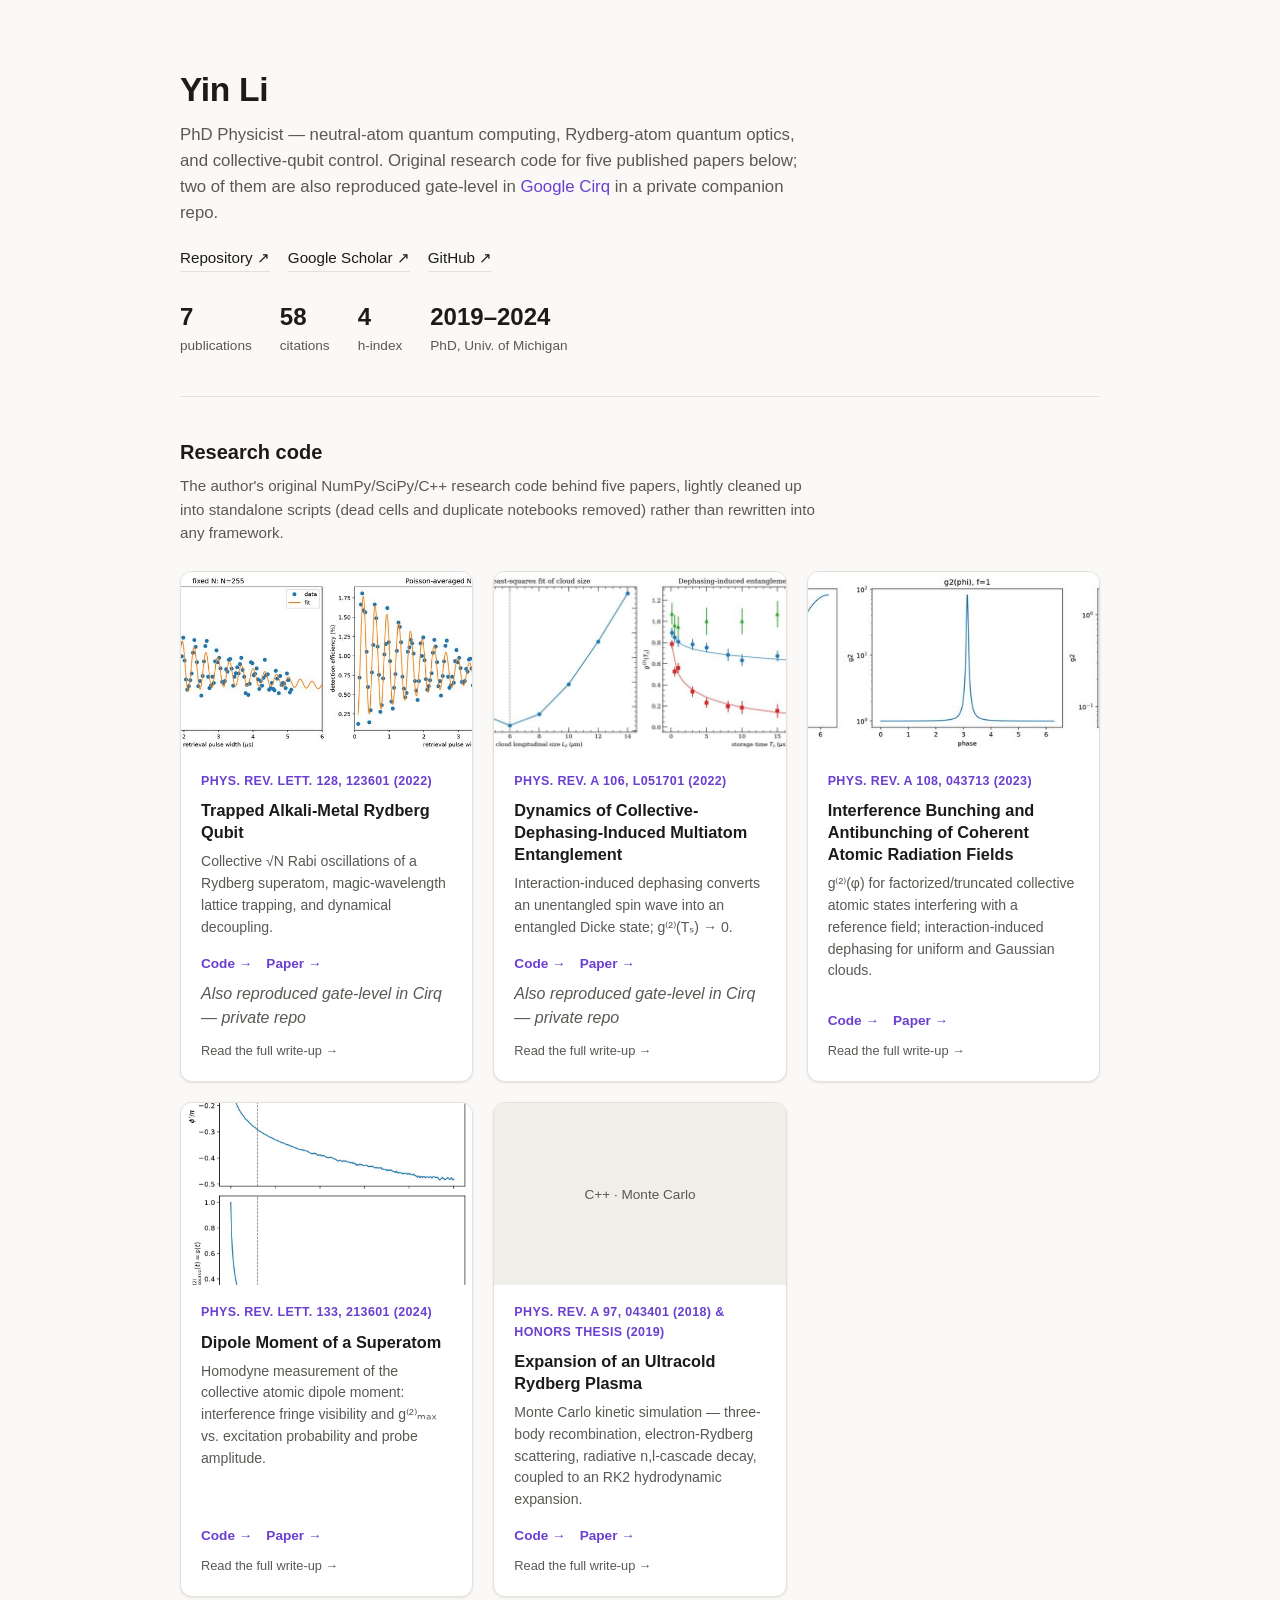
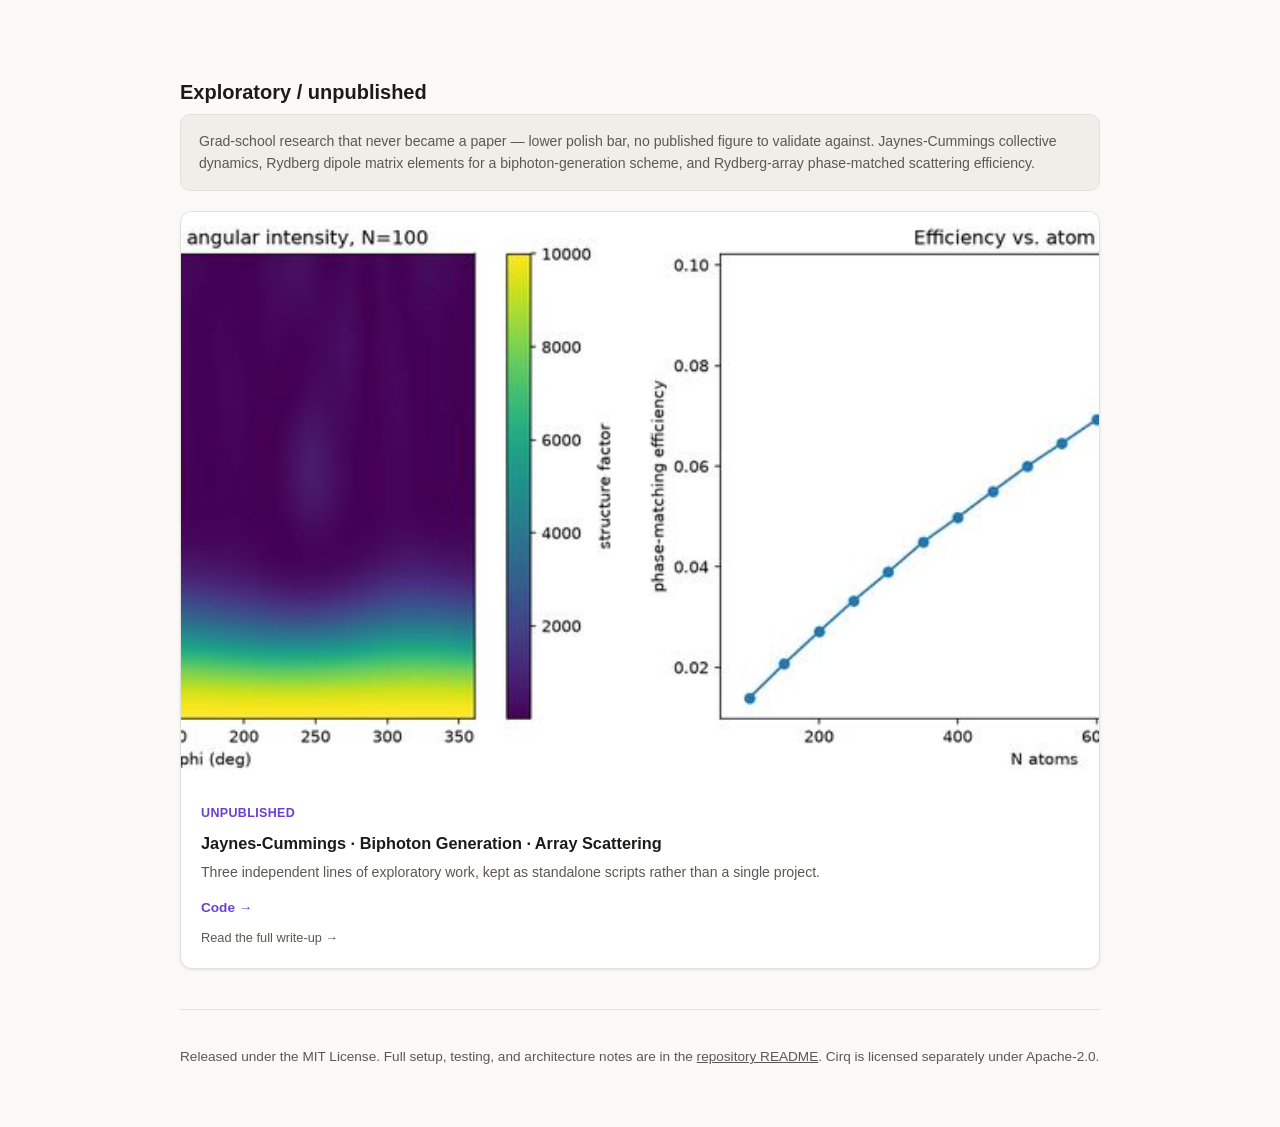
==== commit da378d37: "Add per-project detail pages with figures and physics write-ups Replace the card-click modal with re" ====
--- a/docs/index.html
+++ b/docs/index.html
@@ -68,37 +68,6 @@
 
   footer{padding:36px 0 60px; border-top:1px solid var(--border); color:var(--text-dim); font-size:.85rem;}
   footer a{color:var(--text-dim); text-decoration:underline;}
-
-  .modal-backdrop{
-    display:none; position:fixed; inset:0; background:rgba(0,0,0,.5);
-    align-items:flex-start; justify-content:center; padding:40px 20px; z-index:100; overflow-y:auto;
-  }
-  .modal-backdrop.open{display:flex;}
-  .modal{
-    background:var(--card); border-radius:14px; max-width:640px; width:100%;
-    box-shadow:0 20px 60px rgba(0,0,0,.35); position:relative; overflow:hidden;
-  }
-  .modal img.thumb{width:100%; aspect-ratio:16/10; object-fit:cover; display:block; background:var(--bg-alt);}
-  .modal .thumb.placeholder{aspect-ratio:16/10; display:flex; align-items:center; justify-content:center; color:var(--text-dim); background:var(--bg-alt);}
-  .modal-body{padding:24px 28px 28px;}
-  .modal-body .cite{font-size:.78rem; color:var(--accent-dim); font-weight:600; text-transform:uppercase; letter-spacing:.03em;}
-  .modal-body h2{font-size:1.3rem; margin:6px 0 10px;}
-  .modal-body p.desc{color:var(--text-dim); font-size:.95rem; margin:0 0 14px;}
-  .modal-body h4{font-size:.8rem; text-transform:uppercase; letter-spacing:.04em; color:var(--text-dim); margin:18px 0 8px;}
-  .modal-scripts{list-style:none; margin:0; padding:0; display:flex; flex-direction:column; gap:8px;}
-  .modal-scripts li{font-size:.88rem; line-height:1.45;}
-  .modal-scripts code{
-    background:var(--code); padding:1px 6px; border-radius:5px; font-size:.82rem;
-    font-family: ui-monospace, SFMono-Regular, Menlo, Consolas, monospace; color:var(--text);
-    overflow-wrap:anywhere;
-  }
-  .modal-actions{display:flex; gap:18px; margin-top:20px; font-size:.9rem; font-weight:600;}
-  .modal-close{
-    position:absolute; top:14px; right:14px; width:32px; height:32px; border-radius:50%;
-    border:none; background:var(--bg-alt); color:var(--text); font-size:1.2rem; line-height:1;
-    cursor:pointer; display:flex; align-items:center; justify-content:center; z-index:2;
-  }
-  .modal-close:hover{background:var(--border);}
 </style>
 </head>
 <body>
@@ -128,7 +97,7 @@
       standalone scripts (dead cells and duplicate notebooks removed) rather than rewritten into any framework.</p>
     <div class="grid">
 
-      <div class="card" data-project="rydberg_qubit_rabi_oscillation" tabindex="0" role="button" aria-haspopup="dialog">
+      <div class="card" data-project="rydberg_qubit_rabi_oscillation" tabindex="0" role="link">
         <img class="thumb" src="assets/rydberg_qubit_rabi_oscillation.jpg" alt="Collective Rabi oscillation figure">
         <div class="body">
           <span class="cite">Phys. Rev. Lett. 128, 123601 (2022)</span>
@@ -139,11 +108,11 @@
             <a href="https://doi.org/10.1103/PhysRevLett.128.123601" target="_blank" rel="noopener">Paper →</a>
           </div>
           <span class="private-note">Also reproduced gate-level in Cirq — private repo</span>
-          <span class="more">Click for the 4 scripts in this directory →</span>
-        </div>
-      </div>
-
-      <div class="card" data-project="collective_dephasing_entanglement" tabindex="0" role="button" aria-haspopup="dialog">
+          <span class="more">Read the full write-up →</span>
+        </div>
+      </div>
+
+      <div class="card" data-project="collective_dephasing_entanglement" tabindex="0" role="link">
         <img class="thumb" src="assets/collective_dephasing_entanglement.jpg" alt="Collective dephasing entanglement figure">
         <div class="body">
           <span class="cite">Phys. Rev. A 106, L051701 (2022)</span>
@@ -154,11 +123,11 @@
             <a href="https://doi.org/10.1103/PhysRevA.106.L051701" target="_blank" rel="noopener">Paper →</a>
           </div>
           <span class="private-note">Also reproduced gate-level in Cirq — private repo</span>
-          <span class="more">Click for the 4 scripts in this directory →</span>
-        </div>
-      </div>
-
-      <div class="card" data-project="interference_bunching" tabindex="0" role="button" aria-haspopup="dialog">
+          <span class="more">Read the full write-up →</span>
+        </div>
+      </div>
+
+      <div class="card" data-project="interference_bunching" tabindex="0" role="link">
         <img class="thumb" src="assets/interference_bunching.jpg" alt="Interference bunching g2 figure">
         <div class="body">
           <span class="cite">Phys. Rev. A 108, 043713 (2023)</span>
@@ -168,11 +137,11 @@
             <a href="https://github.com/yinlium/quantum/tree/main/interference_bunching" target="_blank" rel="noopener">Code →</a>
             <a href="https://doi.org/10.1103/PhysRevA.108.043713" target="_blank" rel="noopener">Paper →</a>
           </div>
-          <span class="more">Click for the 4 scripts in this directory →</span>
-        </div>
-      </div>
-
-      <div class="card" data-project="superatom_dipole_moment" tabindex="0" role="button" aria-haspopup="dialog">
+          <span class="more">Read the full write-up →</span>
+        </div>
+      </div>
+
+      <div class="card" data-project="superatom_dipole_moment" tabindex="0" role="link">
         <img class="thumb" src="assets/superatom_dipole_moment.jpg" alt="Superatom dipole moment figure">
         <div class="body">
           <span class="cite">Phys. Rev. Lett. 133, 213601 (2024)</span>
@@ -182,11 +151,11 @@
             <a href="https://github.com/yinlium/quantum/tree/main/superatom_dipole_moment" target="_blank" rel="noopener">Code →</a>
             <a href="https://doi.org/10.1103/PhysRevLett.133.213601" target="_blank" rel="noopener">Paper →</a>
           </div>
-          <span class="more">Click for the 3 scripts in this directory →</span>
-        </div>
-      </div>
-
-      <div class="card" data-project="plasma_expansion" tabindex="0" role="button" aria-haspopup="dialog">
+          <span class="more">Read the full write-up →</span>
+        </div>
+      </div>
+
+      <div class="card" data-project="plasma_expansion" tabindex="0" role="link">
         <div class="thumb placeholder">C++ · Monte Carlo</div>
         <div class="body">
           <span class="cite">Phys. Rev. A 97, 043401 (2018) &amp; Honors Thesis (2019)</span>
@@ -196,7 +165,7 @@
             <a href="https://github.com/yinlium/quantum/tree/main/plasma_expansion" target="_blank" rel="noopener">Code →</a>
             <a href="https://doi.org/10.1103/PhysRevA.97.043401" target="_blank" rel="noopener">Paper →</a>
           </div>
-          <span class="more">Click for build/run details →</span>
+          <span class="more">Read the full write-up →</span>
         </div>
       </div>
 
@@ -209,7 +178,7 @@
       validate against. Jaynes-Cummings collective dynamics, Rydberg dipole matrix elements for a
       biphoton-generation scheme, and Rydberg-array phase-matched scattering efficiency.</div>
     <div class="grid">
-      <div class="card" data-project="misc" tabindex="0" role="button" aria-haspopup="dialog">
+      <div class="card" data-project="misc" tabindex="0" role="link">
         <img class="thumb" src="assets/misc.jpg" alt="Rydberg array phase-matched scattering figure">
         <div class="body">
           <span class="cite">Unpublished</span>
@@ -218,7 +187,7 @@
           <div class="actions">
             <a href="https://github.com/yinlium/quantum/tree/main/misc" target="_blank" rel="noopener">Code →</a>
           </div>
-          <span class="more">Click for the 5 scripts across all three →</span>
+          <span class="more">Read the full write-up →</span>
         </div>
       </div>
     </div>
@@ -231,135 +200,23 @@
   </footer>
 </div>
 
-<div class="modal-backdrop" id="modalBackdrop">
-  <div class="modal" role="dialog" aria-modal="true" aria-labelledby="modalTitle">
-    <button class="modal-close" id="modalClose" aria-label="Close">&times;</button>
-    <div id="modalMedia"></div>
-    <div class="modal-body" id="modalBody"></div>
-  </div>
-</div>
-
 <script>
-  // Per-directory script breakdown, one entry per card (keyed by data-project).
-  // Kept separate from the card markup above so the card stays the short pitch
-  // and the modal is where the actual file-by-file detail lives.
-  const PROJECT_DETAILS = {
-    rydberg_qubit_rabi_oscillation: {
-      note: "Same physics also reproduced gate-level in Cirq, in a private companion repo.",
-      scripts: [
-        ["rabi_fitting.py", "Collective √N Rabi decay fit to real retrieval-efficiency data"],
-        ["effect_of_n.py", "Monte Carlo: atom-number fluctuations reduce Rabi-oscillation visibility"],
-        ["mc_resonance_locating.py", "Monte Carlo model of locating a laser resonance via photon counting"],
-        ["dephasing_g2_box.py", "van der Waals interaction dephasing of g²(0) vs. storage time, box-shaped cloud"],
-      ],
-    },
-    collective_dephasing_entanglement: {
-      note: "Same physics also reproduced gate-level in Cirq, in a private companion repo.",
-      scripts: [
-        ["g2_storage_time_fit.py", "van der Waals dephasing Monte Carlo fit to real g²(Tₛ) data; cloud-size extraction"],
-        ["dephasing_dynamics_and_truncation.py", "Fock-truncation convergence and full g²(Tₛ) dynamics vs. n"],
-        ["calibration_fits.py", "Rabi-flopping, excitation-spectrum, and EIT calibration fits"],
-        ["entanglement_witness_p1_p2.py", "Monte Carlo P1–P2 entanglement-witness boundary vs. measured coincidences"],
-      ],
-    },
-    interference_bunching: {
-      scripts: [
-        ["factorized_state_g2.py", "Factorized-state I(φ)/g²(φ); the log-scale g² super-bunching spike"],
-        ["truncated_state_fit.py", "Truncated-state g² theory fit to real phase-scan data via curve_fit"],
-        ["dephasing_g2.py", "Interaction-induced dephasing, Monte Carlo atom-position averaging (uniform/Gaussian)"],
-        ["truncated_state_theory.py", "Truncated-state ξ/φ' theory and shot-to-shot fluctuation averaging"],
-      ],
-    },
-    superatom_dipole_moment: {
-      scripts: [
-        ["interaction_phase_and_g2_dynamics.py", "Monte Carlo dephasing simulation of the interaction-induced phase φ' and g²(t)"],
-        ["g2_truncated_fock_estimator.py", "Truncated-Fock-state g² estimator sensitivity vs. mean excitation number"],
-        ["fringe_visibility_vs_pulse_width_and_probe.py", "Interference fringe visibility fit to real phase-scan photon-count data"],
-      ],
-    },
-    plasma_expansion: {
-      note: "C++, not Python — not part of the run_all.py catalogue. Build with `make` inside the directory; reads its physical parameters from named constants at the top of the source (no CLI args, inherited from the original code) and two input data files (energiesH.dat, radratesH.dat) checked into data/.",
-      scripts: [
-        ["plasma_expansion.cpp", "Monte Carlo kinetic simulation: three-body recombination (Mueller–Wolf), electron–Rydberg scattering (Mansbach–Keck), l-mixing, radiative n,l-cascade decay, RK2 hydrodynamic expansion"],
-      ],
-    },
-    misc: {
-      scripts: [
-        ["jaynes_cummings/jc_theory.py", "Theory-only Λ-system master-equation model of collective Rabi dynamics"],
-        ["jaynes_cummings/jc_data_fit.py", "Same model, Poisson-averaged over N and fit to real fluorescence data"],
-        ["biphoton/rydberg_dipole_matrix_elements.py", "Kaulakys semiclassical Rydberg dipole matrix elements for a biphoton-generation scheme"],
-        ["rydberg_array_scattering/phase_matching_efficiency.py", "Structure-factor + Debye-Waller phase-matched forward-scattering efficiency"],
-        ["rydberg_array_scattering/dipole_matrix_elements_arc.py", "Rb87 5P3/2→nS1/2 reduced dipole matrix elements via ARC"],
-      ],
-    },
-  };
-
-  const backdrop = document.getElementById("modalBackdrop");
-  const modalMedia = document.getElementById("modalMedia");
-  const modalBody = document.getElementById("modalBody");
-
-  function openModal(card) {
-    const key = card.dataset.project;
-    const detail = PROJECT_DETAILS[key];
-    if (!detail) return;
-
-    const media = card.querySelector(".thumb");
-    modalMedia.innerHTML = media.tagName === "IMG"
-      ? `<img class="thumb" src="${media.getAttribute("src")}" alt="${media.getAttribute("alt") || ""}">`
-      : `<div class="thumb placeholder">${media.textContent}</div>`;
-
-    const cite = card.querySelector(".cite").textContent;
-    const title = card.querySelector("h3").textContent;
-    const desc = card.querySelector(".desc").textContent;
-    const codeLink = card.querySelector('.actions a:first-child');
-    const paperLink = card.querySelector('.actions a[href*="doi.org"]');
-
-    const scriptsHtml = (detail.scripts || []).map(
-      ([name, d]) => `<li><code>${name}</code> — ${d}</li>`
-    ).join("");
-
-    modalBody.innerHTML = `
-      <span class="cite">${cite}</span>
-      <h2 id="modalTitle">${title}</h2>
-      <p class="desc">${desc}</p>
-      ${detail.note ? `<p class="private-note">${detail.note}</p>` : ""}
-      ${scriptsHtml ? `<h4>Scripts in this directory</h4><ul class="modal-scripts">${scriptsHtml}</ul>` : ""}
-      <div class="modal-actions">
-        ${codeLink ? `<a href="${codeLink.href}" target="_blank" rel="noopener">Code →</a>` : ""}
-        ${paperLink ? `<a href="${paperLink.href}" target="_blank" rel="noopener">Paper →</a>` : ""}
-      </div>
-    `;
-
-    backdrop.classList.add("open");
-    document.body.style.overflow = "hidden";
-    document.getElementById("modalClose").focus();
-  }
-
-  function closeModal() {
-    backdrop.classList.remove("open");
-    document.body.style.overflow = "";
-  }
-
+  // Each card navigates to projects/<data-project>.html for the full write-up
+  // (figures + physics explanation). Code/Paper links inside the card still
+  // behave as normal links -- click propagation to the card is stopped for them.
   document.querySelectorAll(".card[data-project]").forEach((card) => {
+    const url = `projects/${card.dataset.project}.html`;
     card.addEventListener("click", (e) => {
-      if (e.target.closest("a")) return; // let Code/Paper links behave normally
-      openModal(card);
+      if (e.target.closest("a")) return;
+      window.location.href = url;
     });
     card.addEventListener("keydown", (e) => {
       if ((e.key === "Enter" || e.key === " ") && !e.target.closest("a")) {
         e.preventDefault();
-        openModal(card);
+        window.location.href = url;
       }
     });
   });
-
-  document.getElementById("modalClose").addEventListener("click", closeModal);
-  backdrop.addEventListener("click", (e) => {
-    if (e.target === backdrop) closeModal();
-  });
-  document.addEventListener("keydown", (e) => {
-    if (e.key === "Escape" && backdrop.classList.contains("open")) closeModal();
-  });
 </script>
 
 </body>
